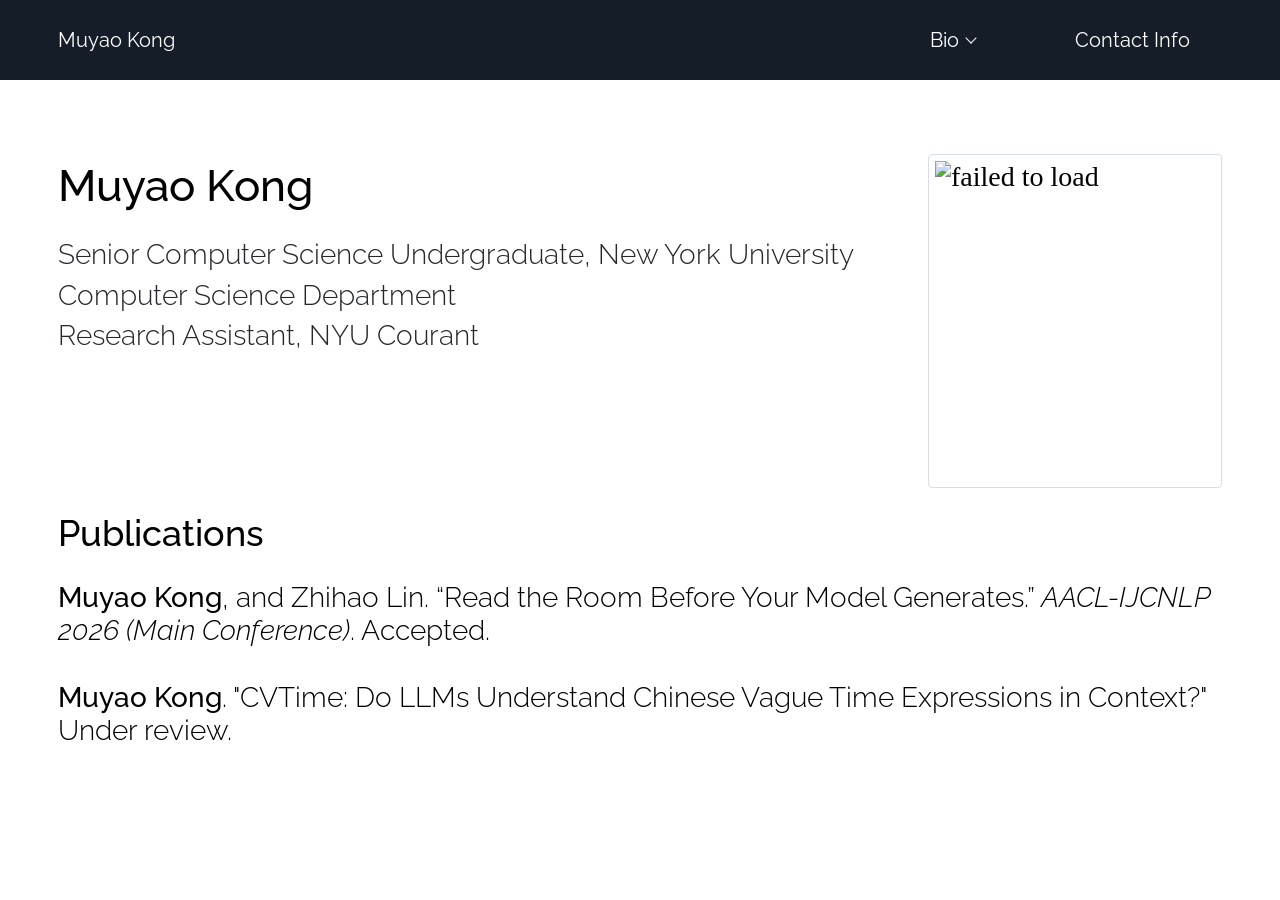
==== index.html @ da2d57eb "changed CVTime pub name back" ====
<!DOCTYPE html>
<html lang = "en">
    <head>
        <meta charset="UTF-8">
        <meta name = "viewport" content="width=device-width, initial-scale=1.0">
        <title>Muyao Kong</title>
        
        <link rel="stylesheet" href="./index.css?v=20260608-3">
        <link rel="stylesheet" href="./assets/site-nav.css?v=20260608-3">
    </head>
    
    <body>
        <nav id="navbar" aria-label="Primary navigation">
            <a class="logo" href="./index.html">Muyao Kong</a>
            <button class="menu-toggle" type="button" aria-expanded="false"
                aria-controls="primary-navigation" aria-label="Open navigation">
                <span class="menu-toggle-bar"></span>
                <span class="menu-toggle-bar"></span>
                <span class="menu-toggle-bar"></span>
            </button>
            <div class="nav-menu" id="primary-navigation">
                <ul class="nav-links">
                    <li class="nav-item nav-item--dropdown">
                        <button class="nav-group-toggle" type="button" aria-expanded="false"
                            aria-controls="bio-navigation">
                            Bio <span class="nav-chevron" aria-hidden="true"></span>
                        </button>
                        <ul class="nav-dropdown" id="bio-navigation">
                            <li><a href="./pages/research/research.html">Research</a></li>
                            <li><a href="./pages/publications/publications.html">Publications</a></li>
                            <li><a href="./pages/education/education.html">Education</a></li>
                            <li><a href="./pages/experiences/experiences.html">Experiences</a></li>
                            <li><a href="./pages/cv/cv.html">CV</a></li>
                        </ul>
                    </li>
                    <li class="nav-item">
                        <a class="nav-link" href="./pages/contact-info/contact-info.html">Contact Info</a>
                    </li>
                </ul>
            </div>
        </nav>

        <main id="contents">
            <header>
                <div id="intro">
                    <div id="name-and-pic">
                        <div id="intro-copy">
                            <h1 id="name">Muyao Kong</h1>
                            <p>Senior Computer Science Undergraduate, New York University</p>
                            <p>Computer Science Department</p>
                            <p>Research Assistant, NYU Courant</p>
                        </div>
                        <div id="img-parent"><img src="./assets/Muyao_Kong.png" srcset="./assets/Muyao_Kong.png 2x,
                            ./assets/IMG_2115-480.jpg 1x" alt="failed to load"></div>
                    </div>
                    
                </div>
            </header>
    
            <div id="general-info">
                <h1>Publications</h1>

                <ul>
                    <li>
                        <p><span class="publication-author">Muyao Kong</span>, and Zhihao Lin. “Read the Room Before Your Model Generates.” <span class="publication-venue">AACL-IJCNLP 2026 (Main Conference)</span>. Accepted.</p>
                    </li>
                    <li>
                        <p><span class="publication-author">Muyao Kong</span>. "CVTime: Do LLMs Understand Chinese Vague Time Expressions in Context?" Under review.</p>
                    </li>
                </ul>
            </div>
        </main>
        <script src="./index.js"></script>
        <script src="./assets/site-nav.js?v=20260608-2"></script>
    </body>
</html>
---- index.css ----
@import url('https://fonts.googleapis.com/css2?family=Raleway:ital,wght@0,100..900;1,100..900&display=swap');

:root {
    --color-navbar: #141d28;
    --color-white: #ffffff;
    --color-blue: #0073ff;
}

* {
    margin: 0px;
    padding: 0px;
}

#contents {
    padding: 160px 58px 50px 58px;
    font-size: var(--font-size-body);
}

#intro #greeting {
    display: flex;
    flex-direction: column;
    align-items: center;
    margin: 50px 0px 30px 0px;
    color: #010101;
    font-family: 'Raleway', sans-serif;
    font-weight: 200;
    font-size: var(--font-size-page-title);
    position: relative;
}

#intro #name-and-pic {
    display: flex;
    align-items: flex-start;
    justify-content: space-between;
    gap: 48px;
    margin: 0px 0px 8px 0px;
    position: relative;

}

#intro #name-and-pic #intro-copy {
    display: flex;
    flex-direction: column;
    align-items: flex-start;
    flex: 1;
}

#intro #name-and-pic #name {
    margin: 0px 0px 24px 0px;
    padding: 0px;
    color:#010101;
    font-family: 'Raleway', sans-serif;
    font-weight: 500;
    font-size: var(--font-size-page-title);
    position: relative;
}

#intro #name-and-pic p {
    margin: 0px;
    padding: 0px;
    color: #24272c;
    font-family: 'Raleway', sans-serif;
    font-size: var(--font-size-body);
    font-weight: 300;
    line-height: 1.45;
}

#intro #name-and-pic a {
    color: #8b4ab8;
    text-decoration: none;
}

#intro #name-and-pic a:hover {
    color: var(--color-blue);
}

#intro #name-and-pic .intro-email {
    margin-top: 42px;
    font-size: var(--font-size-body);
}

#intro #name-and-pic .intro-link {
    margin-top: 44px;
    font-size: var(--font-size-body);
}

#intro #name-and-pic #img-parent {
    flex: 0 0 280px;
    margin: -6px 0px 0px 0px;
    max-width: 280px;
    padding: 6px;
    border: 1px solid #d8dee6;
    border-radius: 4px;
    overflow: hidden;
    box-shadow: none;
}

#intro #name-and-pic img{
    display: block;
    width: 100%;
    height: 320px;
    object-fit: cover;
    object-position: center 55%;
    transform: none;
    transition: transform 0.5s ease; 
    
}

#intro #name-and-pic img:hover {
    transform: scale(1.02);
}

#navbar {
    background-color: var(--color-navbar);
    height: 80px;
    width: 100%;
    display: flex;
    justify-content: space-between;
    align-items: center;
    padding: 0 58px;
    box-sizing: border-box;
    top: 0;
    position: fixed;
    z-index: 9999;
}

#navbar .logo {
    display: flex;
    align-items: center;
    color: var(--color-white);
    font-family: 'Raleway', sans-serif;
    font-size: 20px;
    font-weight: 400;
    cursor: pointer;
    transition: all 0.3s ease;
}

#navbar .logo:hover {
    color: var(--color-blue);
}

#navbar ul {
    list-style: none;
    display: flex;
    justify-content: center;
    padding: 0px;
}

#navbar ul li {
    list-style: none;
    width: 120px;
    padding: 10px 30px;
    text-align: center;
    position: relative;

}

#navbar ul li a {
    color: var(--color-white);
    text-decoration: none;
    font-family: 'Raleway', sans-serif;
    font-size: 20px;
    transition: all 0.3s;
}

#navbar ul li a:hover{
    color: var(--color-blue);
}

.dropdown-1 {
    display: none;
    opacity: 0;
    transition: fadeIn 2s ease-in-out;
}

@keyframes fadeIn{
    from {
        opacity: 0;
    }

    to {
        opacity: 1;
    }
}

/* 目前来说做不到fadeout 因为这个的实现必须是在display非none的情况下 
也就是说要使用visibility: hidden 但是没有办法把二级菜单分开 所以
使用hidden会导致整个一级菜单栏被挤到上面去

md我已经尽力了 */

/* @keyframes fadeOut{
    from {
        opacity: 1;
    }

    to {
        opacity: 0;
    }
} */

#navbar ul li:hover .dropdown-1 {
    display: block;
    position: absolute;
    left: 0;
    top: 100%;
    background-color: var(--color-navbar);
    animation: fadeIn 0.3s forwards;

}

/* #navbar ul li:not(:hover) .dropdown-1 {
    animation: fadeOut 0.3s forwards;
    animation-delay: 0.5s;
} */

#navbar ul li:hover .dropdown-1 li {
    margin: 15px;
}

.dropdown-2 {
    display: none;
    opacity: 0;
    transition: fadeIn 2s ease-in-out;
}

#navbar ul li:hover .dropdown-2 {
    display: block;
    position: absolute;
    left: 0;
    top: 100%;
    background-color: var(--color-navbar);
    animation: fadeIn 0.3s forwards;
}

#navbar ul li:hover .dropdown-2 li {
    margin: 10px;
}

#general-info {
    padding: 16px 0px 0px 0px;
    margin-bottom: 3vh;
}

#general-info h1 {
    font-size: var(--font-size-section-title);
    font-family: 'Raleway', sans-serif;
    font-weight: 500;
}

#general-info ul li{
    margin-top: 20px;
    list-style: none;
}

#general-info ul li p {
    padding: 7px 0;
    font-size: var(--font-size-body);
    font-family: 'Raleway', sans-serif;
    font-weight: 300;
}

#general-info .publication-author {
    font-weight: 500;
}

#general-info .publication-venue {
    font-style: italic;
}

/* Tablet (768px and below) */
@media (max-width: 768px) {
    #navbar {
        padding: 0 24px;
        height: 70px;
    }

    #navbar .logo {
        font-size: 18px;
    }

    #navbar ul li {
        width: auto;
        padding: 8px 16px;
    }

    #navbar ul li a {
        font-size: 16px;
    }

    #contents {
        padding: 100px 24px 40px 24px;
        font-size: var(--font-size-body);
    }

    #intro #greeting {
        font-size: var(--font-size-page-title);
        margin: 40px 0px 24px 0px;
    }

    #intro #name-and-pic {
        flex-direction: column;
        gap: 24px;
        margin: 0px 0px 20px 0px;
    }

    #intro #name-and-pic #name {
        font-size: var(--font-size-page-title);
        margin: 0px 0px 16px 0px;
    }

    #intro #name-and-pic p {
        font-size: var(--font-size-body);
        line-height: 1.4;
    }

    #intro #name-and-pic .intro-email {
        margin-top: 24px;
        font-size: var(--font-size-body);
    }

    #intro #name-and-pic .intro-link {
        margin-top: 24px;
        font-size: var(--font-size-body);
    }

    #intro #name-and-pic #img-parent {
        flex: none;
        width: min(100%, 280px);
        margin: 0px;
        padding: 5px;
        align-self: center;
    }

    #intro #name-and-pic img {
        height: auto;
        aspect-ratio: 1 / 1;
    }

    #general-info h1 {
        font-size: var(--font-size-section-title);
    }

    #general-info ul li p {
        font-size: var(--font-size-body);
    }
}

/* Mobile (480px and below) */
@media (max-width: 480px) {
    #navbar {
        padding: 0 16px;
        height: 65px;
    }

    #navbar .logo {
        font-size: 16px;
    }

    #navbar ul li {
        padding: 6px 12px;
    }

    #navbar ul li a {
        font-size: 14px;
    }

    #navbar ul li:hover .dropdown-1 li {
        margin: 10px;
    }

    #navbar ul li:hover .dropdown-2 li {
        margin: 8px;
    }

    #contents {
        padding: 85px 16px 30px 16px;
        font-size: var(--font-size-body);
    }

    #intro #greeting {
        font-size: var(--font-size-page-title);
        margin: 30px 0px 20px 0px;
    }

    #intro #name-and-pic {
        gap: 16px;
        margin: 0px;
    }

    #intro #name-and-pic #name {
        font-size: var(--font-size-page-title);
        margin: 0px 0px 12px 0px;
    }

    #intro #name-and-pic p {
        font-size: var(--font-size-body);
        line-height: 1.35;
    }

    #intro #name-and-pic .intro-email {
        margin-top: 18px;
        font-size: var(--font-size-body);
    }

    #intro #name-and-pic .intro-link {
        margin-top: 18px;
        font-size: var(--font-size-body);
    }

    #intro #name-and-pic #img-parent {
        width: min(100%, 240px);
        padding: 4px;
    }

    #general-info {
        margin-bottom: 2vh;
    }

    #general-info h1 {
        font-size: var(--font-size-section-title);
    }

    #general-info ul li {
        margin-top: 16px;
    }

    #general-info ul li p {
        font-size: var(--font-size-body);
        line-height: 1.5;
    }
}
---- assets/site-nav.css ----
:root {
    --nav-height: 80px;
    --nav-mobile-height: 68px;
    --nav-panel: #141d28;
    --nav-panel-light: #1c2938;
    --nav-text: #ffffff;
    --nav-accent: #4da0ff;
    --font-size-nav: 20px;
    --font-size-page-title: 44px;
    --font-size-section-title: 36px;
    --font-size-body: 28px;
}

html {
    scroll-padding-top: calc(var(--nav-height) + 24px);
}

body {
    min-width: 0;
    overflow-x: hidden;
}

#navbar {
    position: fixed;
    inset: 0 0 auto;
    z-index: 9999;
    display: flex;
    width: 100%;
    height: var(--nav-height);
    box-sizing: border-box;
    align-items: center;
    justify-content: space-between;
    padding: 0 58px;
    background: var(--nav-panel);
}

#navbar .logo {
    display: inline-flex;
    align-items: center;
    min-height: 44px;
    color: var(--nav-text);
    font-family: "Raleway", sans-serif;
    font-size: var(--font-size-nav);
    font-weight: 400;
    text-decoration: none;
    transition: color 0.2s ease;
}

#navbar .logo:hover,
#navbar .logo:focus-visible,
#navbar .nav-link:hover,
#navbar .nav-link:focus-visible,
#navbar .nav-group-toggle:hover,
#navbar .nav-group-toggle:focus-visible {
    color: var(--nav-accent);
}

#navbar .logo:focus-visible,
#navbar .nav-link:focus-visible,
#navbar .nav-group-toggle:focus-visible,
#navbar .menu-toggle:focus-visible {
    outline: 2px solid var(--nav-accent);
    outline-offset: 4px;
}

#navbar .menu-toggle {
    display: none;
    width: 44px;
    height: 44px;
    padding: 10px;
    border: 0;
    border-radius: 6px;
    background: transparent;
    color: var(--nav-text);
    cursor: pointer;
}

#navbar .menu-toggle-bar {
    display: block;
    width: 24px;
    height: 2px;
    margin: 5px 0;
    border-radius: 2px;
    background: currentColor;
    transition: transform 0.25s ease, opacity 0.2s ease;
}

#navbar .nav-menu {
    display: block;
}

#navbar .nav-links {
    display: flex;
    align-items: center;
    gap: 0;
    margin: 0;
    padding: 0;
    list-style: none;
}

#navbar .nav-item {
    position: relative;
    width: 120px;
    margin: 0;
    padding: 10px 30px;
    text-align: center;
    list-style: none;
}

#navbar .nav-link,
#navbar .nav-group-toggle {
    display: inline-flex;
    width: 100%;
    min-height: 0;
    box-sizing: border-box;
    align-items: center;
    justify-content: center;
    gap: 8px;
    padding: 0;
    border: 0;
    background: transparent;
    color: var(--nav-text);
    font-family: "Raleway", sans-serif;
    font-size: var(--font-size-nav);
    font-weight: 400;
    line-height: 1.2;
    text-decoration: none;
    cursor: pointer;
    transition: color 0.2s ease, background-color 0.2s ease;
}

#navbar .nav-chevron {
    display: block;
    width: 7px;
    height: 7px;
    border-right: 1.5px solid currentColor;
    border-bottom: 1.5px solid currentColor;
    transform: translateY(-2px) rotate(45deg);
    transition: transform 0.2s ease;
}

#navbar .nav-dropdown {
    position: absolute;
    top: 100%;
    left: 50%;
    display: block;
    width: max-content;
    min-width: 190px;
    margin: 0;
    padding: 8px;
    border: 1px solid rgb(255 255 255 / 10%);
    border-radius: 8px;
    background: var(--nav-panel-light);
    box-shadow: 0 12px 30px rgb(0 0 0 / 22%);
    list-style: none;
    opacity: 0;
    visibility: hidden;
    transform: translate(-50%, -6px);
    pointer-events: none;
    transition: opacity 0.2s ease, transform 0.2s ease, visibility 0.2s;
}

#navbar .nav-dropdown li {
    width: auto;
    margin: 0;
    padding: 0;
    text-align: center;
}

#navbar .nav-dropdown a {
    display: block;
    padding: 14px 14px;
    border-radius: 5px;
    color: var(--nav-text);
    font-family: "Raleway", sans-serif;
    font-size: var(--font-size-nav);
    line-height: 1.3;
    text-decoration: none;
    transition: color 0.2s ease, background-color 0.2s ease;
}

#navbar .nav-dropdown a:hover,
#navbar .nav-dropdown a:focus-visible {
    background: rgb(255 255 255 / 8%);
    color: var(--nav-accent);
    outline: none;
}

#navbar .nav-item--dropdown:hover .nav-dropdown,
#navbar .nav-item--dropdown:focus-within .nav-dropdown,
#navbar .nav-item--dropdown.is-open .nav-dropdown {
    opacity: 1;
    visibility: visible;
    transform: translate(-50%, 0);
    pointer-events: auto;
}

#navbar .nav-item--dropdown:hover .nav-chevron,
#navbar .nav-item--dropdown:focus-within .nav-chevron,
#navbar .nav-item--dropdown.is-open .nav-chevron {
    transform: translateY(2px) rotate(225deg);
}

@media (max-width: 768px) {
    :root {
        --nav-height: var(--nav-mobile-height);
        --font-size-nav: 17px;
        --font-size-page-title: 32px;
        --font-size-section-title: 28px;
        --font-size-body: 18px;
    }

    html {
        scroll-padding-top: calc(var(--nav-mobile-height) + 16px);
    }

    #navbar {
        height: var(--nav-mobile-height);
        padding: 0 20px;
    }

    #navbar .logo {
        font-size: 18px;
    }

    #navbar .menu-toggle {
        display: block;
        flex: 0 0 auto;
    }

    #navbar .menu-toggle[aria-expanded="true"] .menu-toggle-bar:nth-child(1) {
        transform: translateY(7px) rotate(45deg);
    }

    #navbar .menu-toggle[aria-expanded="true"] .menu-toggle-bar:nth-child(2) {
        opacity: 0;
    }

    #navbar .menu-toggle[aria-expanded="true"] .menu-toggle-bar:nth-child(3) {
        transform: translateY(-7px) rotate(-45deg);
    }

    #navbar .nav-menu {
        position: fixed;
        inset: var(--nav-mobile-height) 0 auto;
        max-height: 0;
        overflow: hidden;
        border-top: 1px solid rgb(255 255 255 / 10%);
        background: var(--nav-panel);
        box-shadow: 0 14px 30px rgb(0 0 0 / 18%);
        opacity: 0;
        visibility: hidden;
        pointer-events: none;
        transition: max-height 0.3s ease, opacity 0.2s ease, visibility 0.3s;
    }

    #navbar .nav-menu.is-open {
        height: auto;
        max-height: calc(100dvh - var(--nav-mobile-height));
        overflow-y: auto;
        opacity: 1;
        visibility: visible;
        pointer-events: auto;
    }

    #navbar .nav-links {
        display: flex;
        flex-direction: column;
        align-items: stretch;
        justify-content: flex-start;
        gap: 0;
        padding: 10px 16px 18px;
    }

    #navbar .nav-item {
        width: 100%;
        padding: 0;
    }

    #navbar .nav-link,
    #navbar .nav-group-toggle {
        width: 100%;
        min-height: 48px;
        justify-content: space-between;
        padding: 12px 10px;
        border-radius: 6px;
        font-size: var(--font-size-nav);
        text-align: left;
    }

    #navbar .nav-chevron {
        display: block;
    }

    #navbar .nav-link:hover,
    #navbar .nav-link:focus-visible,
    #navbar .nav-group-toggle:hover,
    #navbar .nav-group-toggle:focus-visible {
        background: rgb(255 255 255 / 7%);
    }

    #navbar .nav-dropdown {
        position: static;
        left: auto;
        display: none;
        width: 100%;
        min-width: 0;
        box-sizing: border-box;
        overflow: visible;
        margin: 0;
        padding: 0 10px;
        border: 0;
        border-radius: 0;
        background: transparent;
        box-shadow: none;
        opacity: 1;
        visibility: visible;
        transform: none !important;
        pointer-events: none;
        transition: none;
    }

    #navbar .nav-item--dropdown:hover .nav-dropdown,
    #navbar .nav-item--dropdown:focus-within .nav-dropdown {
        display: none;
        padding-top: 0;
        padding-bottom: 0;
        pointer-events: none;
    }

    #navbar .nav-item--dropdown.is-open .nav-dropdown,
    #navbar .nav-item--dropdown.is-open:hover .nav-dropdown,
    #navbar .nav-item--dropdown.is-open:focus-within .nav-dropdown {
        display: block;
        padding-top: 2px;
        padding-bottom: 8px;
        pointer-events: auto;
    }

    #navbar .nav-dropdown li {
        display: block;
        width: 100%;
    }

    #navbar .nav-dropdown a {
        display: flex;
        width: 100%;
        min-height: 48px;
        box-sizing: border-box;
        align-items: center;
        justify-content: flex-start;
        padding: 12px 14px;
        color: #ffffff;
        opacity: 1;
        visibility: visible;
        font-size: var(--font-size-nav);
        line-height: 1.4;
        text-align: left;
    }

    #navbar .nav-dropdown a:hover,
    #navbar .nav-dropdown a:focus-visible {
        color: var(--nav-accent);
    }

    #contents {
        width: 100%;
        box-sizing: border-box;
        padding-top: calc(var(--nav-mobile-height) + 28px);
        padding-right: 20px;
        padding-left: 20px;
    }
}

@media (max-width: 480px) {
    :root {
        --font-size-page-title: 24px;
        --font-size-section-title: 22px;
        --font-size-body: 16px;
    }

    #navbar {
        padding: 0 14px 0 16px;
    }

    #navbar .logo {
        font-size: 17px;
    }

    #navbar .nav-links {
        padding-right: 10px;
        padding-left: 10px;
    }

    #contents {
        padding-top: calc(var(--nav-mobile-height) + 20px);
        padding-right: 16px;
        padding-bottom: 32px;
        padding-left: 16px;
    }
}

@media (prefers-reduced-motion: reduce) {
    #navbar *,
    #navbar *::before,
    #navbar *::after {
        scroll-behavior: auto !important;
        transition-duration: 0.01ms !important;
    }
}
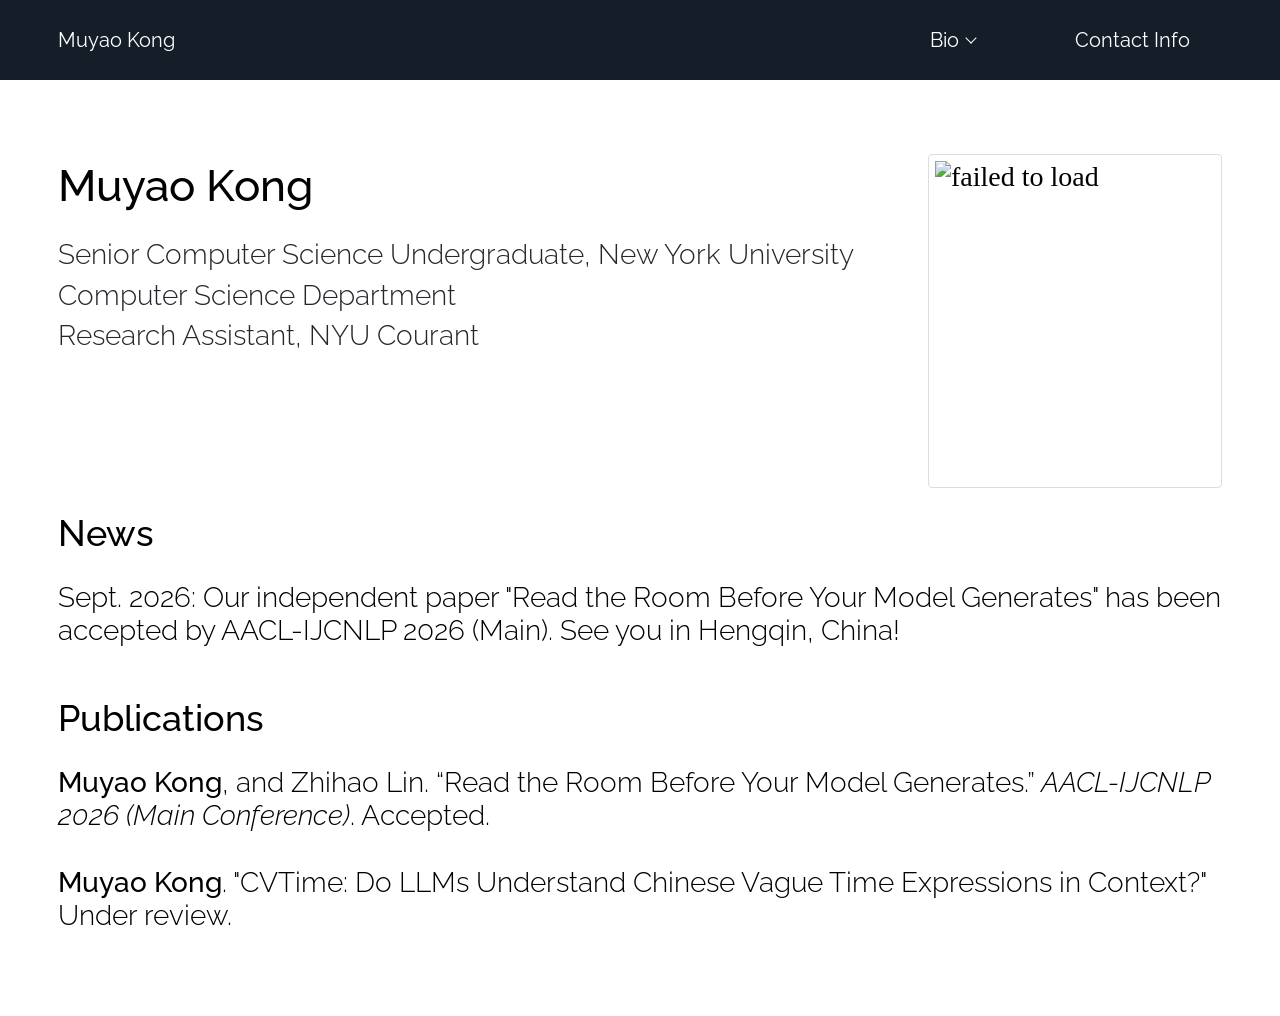
==== commit 94c8d04c: "added news section" ====
--- a/index.html
+++ b/index.html
@@ -5,7 +5,7 @@
         <meta name = "viewport" content="width=device-width, initial-scale=1.0">
         <title>Muyao Kong</title>
         
-        <link rel="stylesheet" href="./index.css?v=20260608-3">
+        <link rel="stylesheet" href="./index.css?v=20261010-1">
         <link rel="stylesheet" href="./assets/site-nav.css?v=20260608-3">
     </head>
     
@@ -56,6 +56,16 @@
                     
                 </div>
             </header>
+
+            <section id="news" aria-labelledby="news-title">
+                <h1 id="news-title">News</h1>
+
+                <ul>
+                    <li>
+                        <p><time datetime="2026-09">Sept. 2026</time>: Our independent paper "Read the Room Before Your Model Generates" has been accepted by AACL-IJCNLP 2026 (Main). See you in Hengqin, China!</p>
+                    </li>
+                </ul>
+            </section>
     
             <div id="general-info">
                 <h1>Publications</h1>
--- a/index.css
+++ b/index.css
@@ -237,22 +237,26 @@
     margin: 10px;
 }
 
+#news,
 #general-info {
     padding: 16px 0px 0px 0px;
     margin-bottom: 3vh;
 }
 
+#news h1,
 #general-info h1 {
     font-size: var(--font-size-section-title);
     font-family: 'Raleway', sans-serif;
     font-weight: 500;
 }
 
+#news ul li,
 #general-info ul li{
     margin-top: 20px;
     list-style: none;
 }
 
+#news ul li p,
 #general-info ul li p {
     padding: 7px 0;
     font-size: var(--font-size-body);
@@ -337,10 +341,12 @@
         aspect-ratio: 1 / 1;
     }
 
+    #news h1,
     #general-info h1 {
         font-size: var(--font-size-section-title);
     }
 
+    #news ul li p,
     #general-info ul li p {
         font-size: var(--font-size-body);
     }
@@ -413,18 +419,22 @@
         padding: 4px;
     }
 
+    #news,
     #general-info {
         margin-bottom: 2vh;
     }
 
+    #news h1,
     #general-info h1 {
         font-size: var(--font-size-section-title);
     }
 
+    #news ul li,
     #general-info ul li {
         margin-top: 16px;
     }
 
+    #news ul li p,
     #general-info ul li p {
         font-size: var(--font-size-body);
         line-height: 1.5;
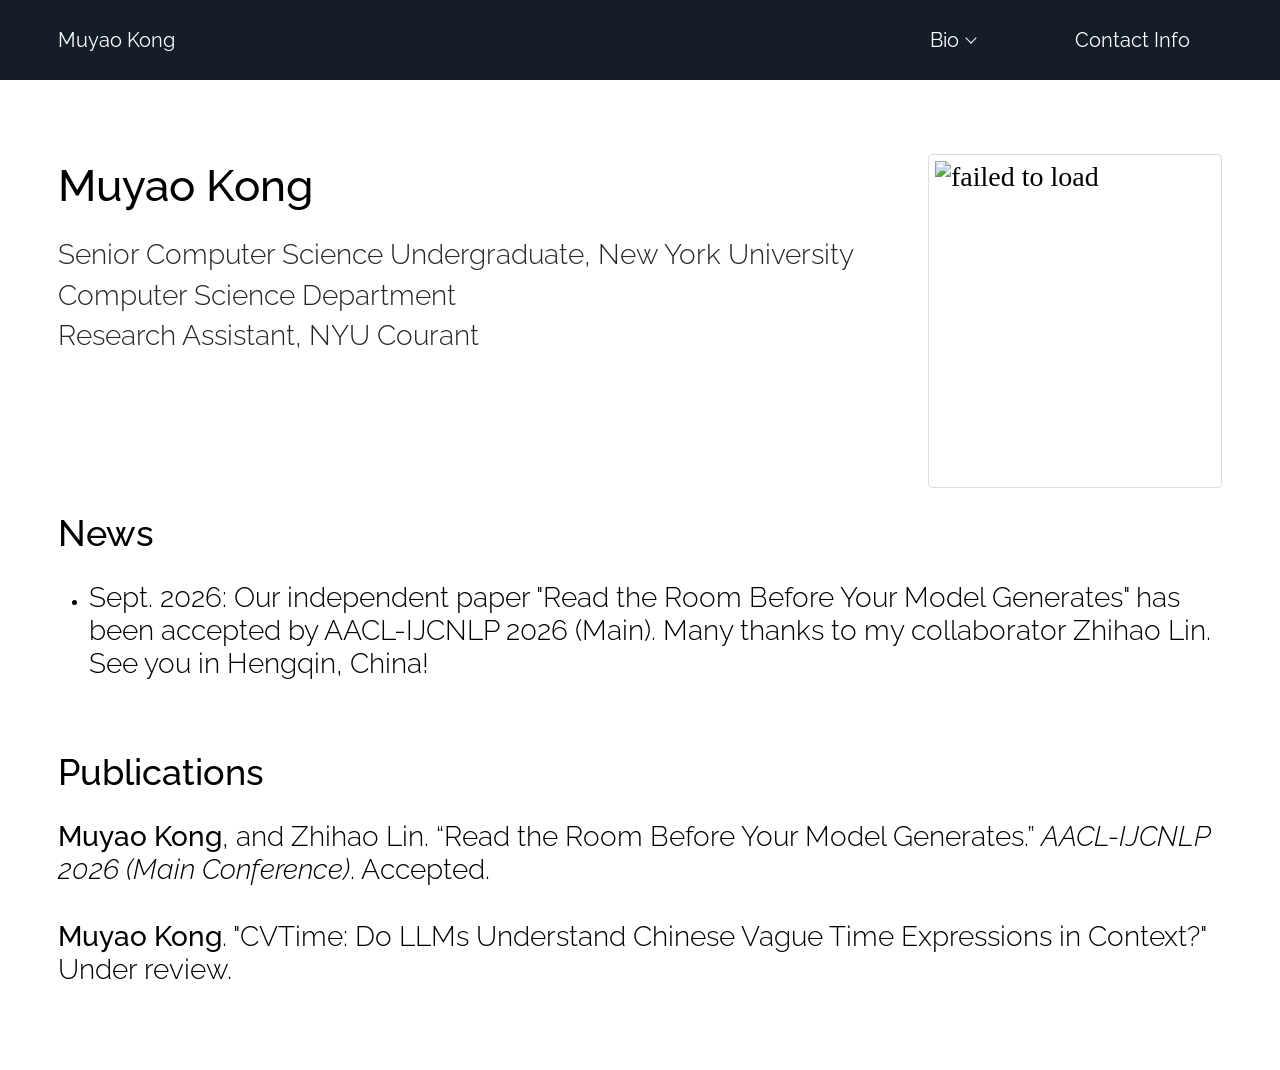
==== commit 6599a3e0: "formatting changed for news section" ====
--- a/index.html
+++ b/index.html
@@ -5,7 +5,7 @@
         <meta name = "viewport" content="width=device-width, initial-scale=1.0">
         <title>Muyao Kong</title>
         
-        <link rel="stylesheet" href="./index.css?v=20261010-1">
+        <link rel="stylesheet" href="./index.css?v=20261010-2">
         <link rel="stylesheet" href="./assets/site-nav.css?v=20260608-3">
     </head>
     
@@ -62,7 +62,7 @@
 
                 <ul>
                     <li>
-                        <p><time datetime="2026-09">Sept. 2026</time>: Our independent paper "Read the Room Before Your Model Generates" has been accepted by AACL-IJCNLP 2026 (Main). See you in Hengqin, China!</p>
+                        <p><time datetime="2026-09">Sept. 2026</time>: Our independent paper "Read the Room Before Your Model Generates" has been accepted by AACL-IJCNLP 2026 (Main). Many thanks to my collaborator Zhihao Lin. See you in Hengqin, China!</p>
                     </li>
                 </ul>
             </section>
--- a/index.css
+++ b/index.css
@@ -264,6 +264,22 @@
     font-weight: 300;
 }
 
+#news ul {
+    padding-left: 1.1em;
+}
+
+#news ul li {
+    list-style: disc;
+}
+
+#news ul li::marker {
+    font-size: 0.65em;
+}
+
+#news + #general-info {
+    margin-top: 48px;
+}
+
 #general-info .publication-author {
     font-weight: 500;
 }
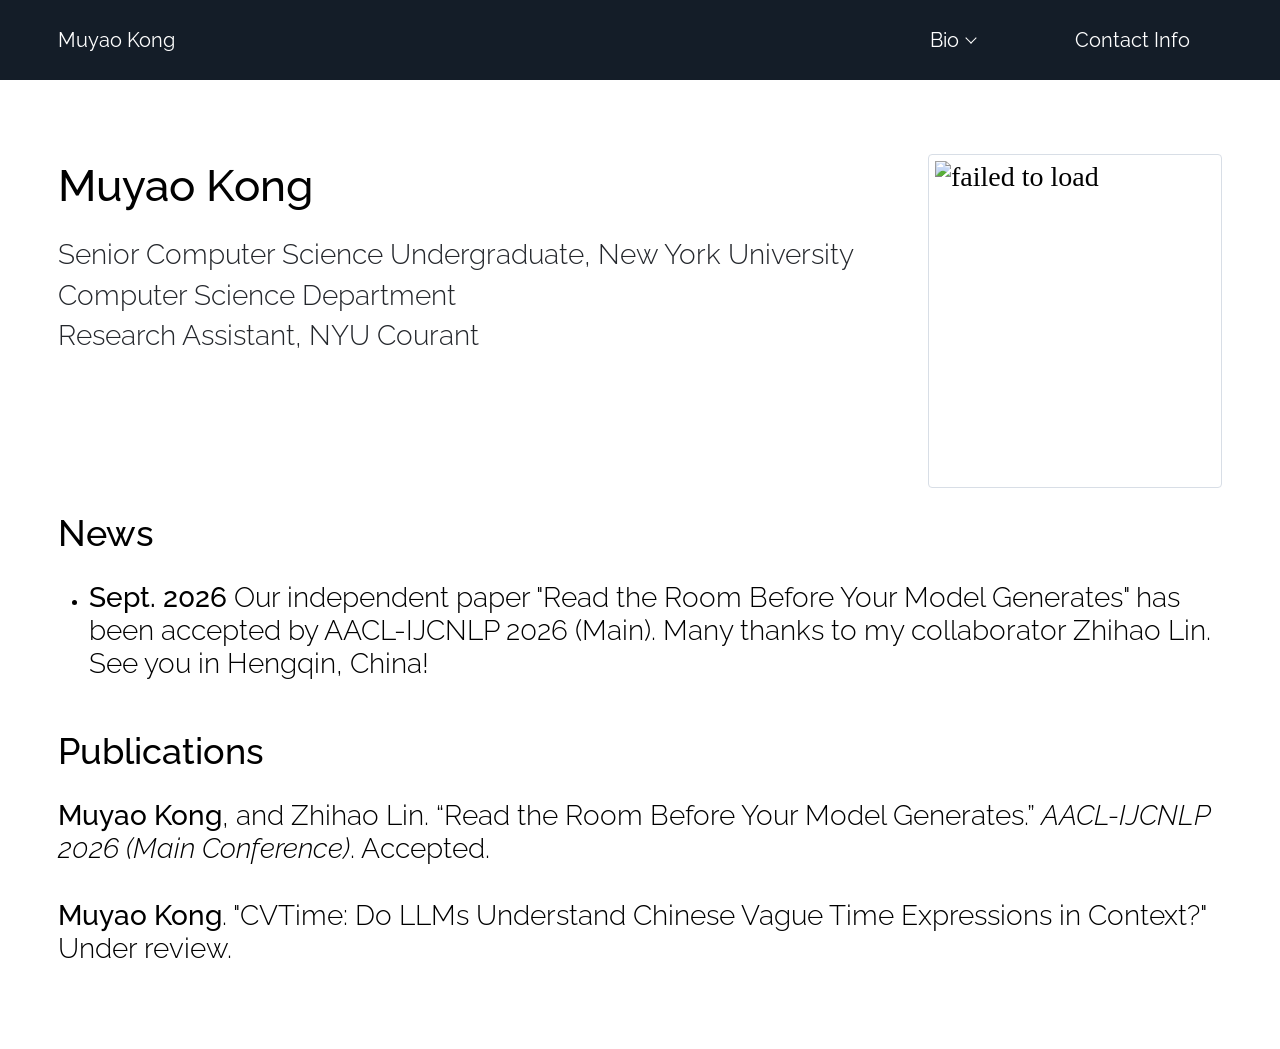
==== commit d94c9fb3: "doesn't look good on mobile view.. switched back" ====
--- a/index.html
+++ b/index.html
@@ -5,7 +5,7 @@
         <meta name = "viewport" content="width=device-width, initial-scale=1.0">
         <title>Muyao Kong</title>
         
-        <link rel="stylesheet" href="./index.css?v=20261010-2">
+        <link rel="stylesheet" href="./index.css?v=20261010-3">
         <link rel="stylesheet" href="./assets/site-nav.css?v=20260608-3">
     </head>
     
@@ -62,7 +62,7 @@
 
                 <ul>
                     <li>
-                        <p><time datetime="2026-09">Sept. 2026</time>: Our independent paper "Read the Room Before Your Model Generates" has been accepted by AACL-IJCNLP 2026 (Main). Many thanks to my collaborator Zhihao Lin. See you in Hengqin, China!</p>
+                        <p><time datetime="2026-09">Sept. 2026</time> Our independent paper "Read the Room Before Your Model Generates" has been accepted by AACL-IJCNLP 2026 (Main). Many thanks to my collaborator Zhihao Lin. See you in Hengqin, China!</p>
                     </li>
                 </ul>
             </section>
--- a/index.css
+++ b/index.css
@@ -276,8 +276,8 @@
     font-size: 0.65em;
 }
 
-#news + #general-info {
-    margin-top: 48px;
+#news time {
+    font-weight: 500;
 }
 
 #general-info .publication-author {
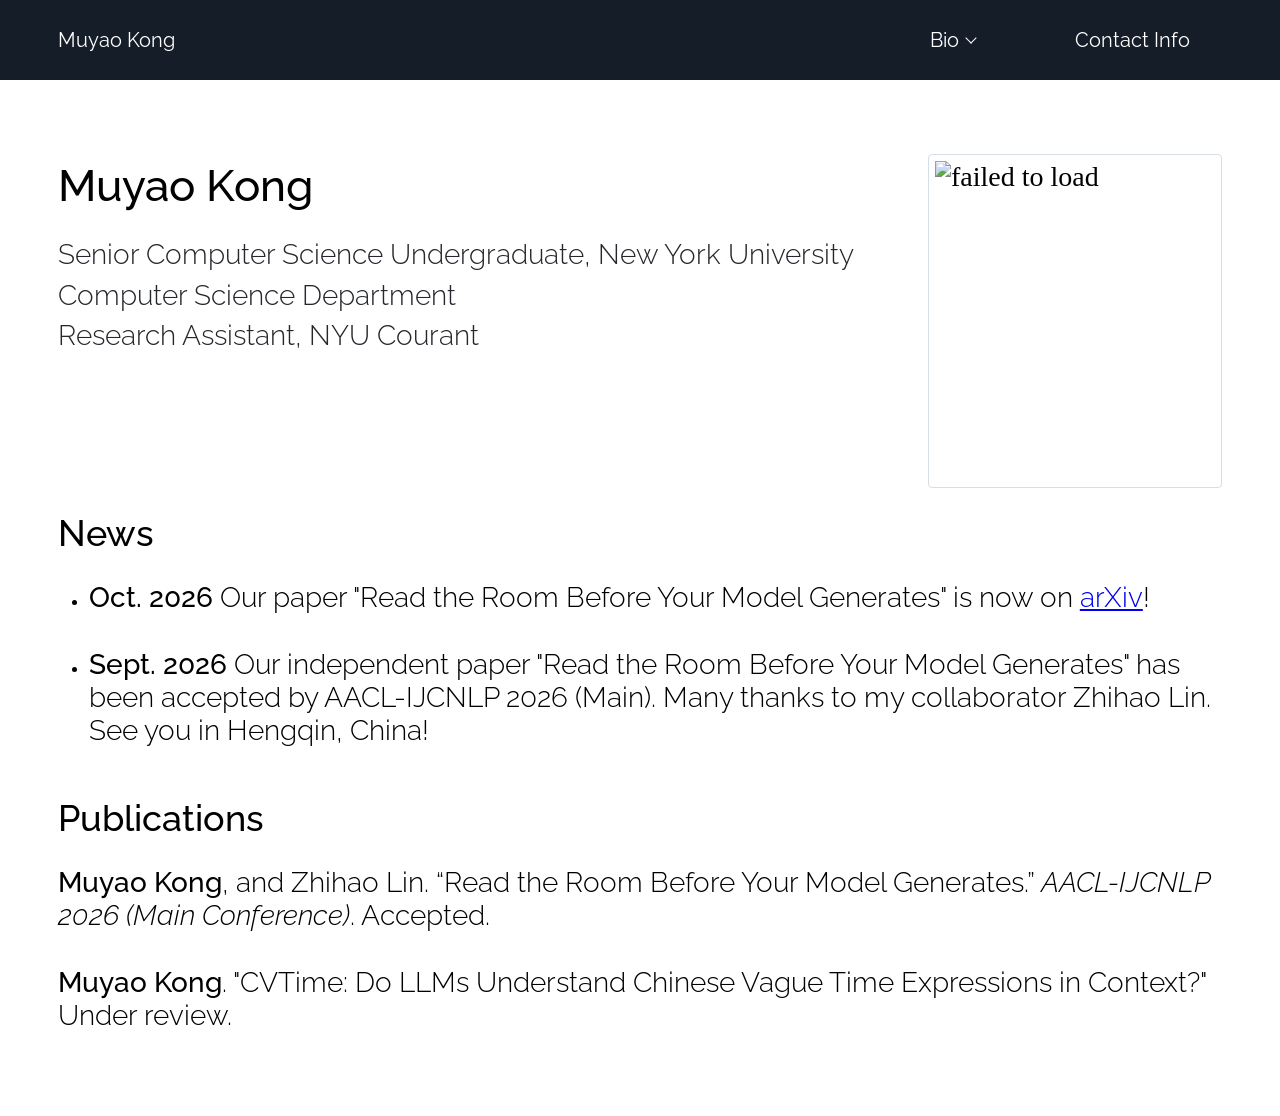
==== commit 7ceffbd3: "Scenario-Actor is on arXiv" ====
--- a/index.html
+++ b/index.html
@@ -62,6 +62,9 @@
 
                 <ul>
                     <li>
+                        <p><time datetime="2026-10">Oct. 2026</time> Our paper "Read the Room Before Your Model Generates" is now on <a href="https://arxiv.org/abs/2610.18820" target="_blank" rel="noopener noreferrer">arXiv</a>!</p>
+                    </li>
+                    <li>
                         <p><time datetime="2026-09">Sept. 2026</time> Our independent paper "Read the Room Before Your Model Generates" has been accepted by AACL-IJCNLP 2026 (Main). Many thanks to my collaborator Zhihao Lin. See you in Hengqin, China!</p>
                     </li>
                 </ul>
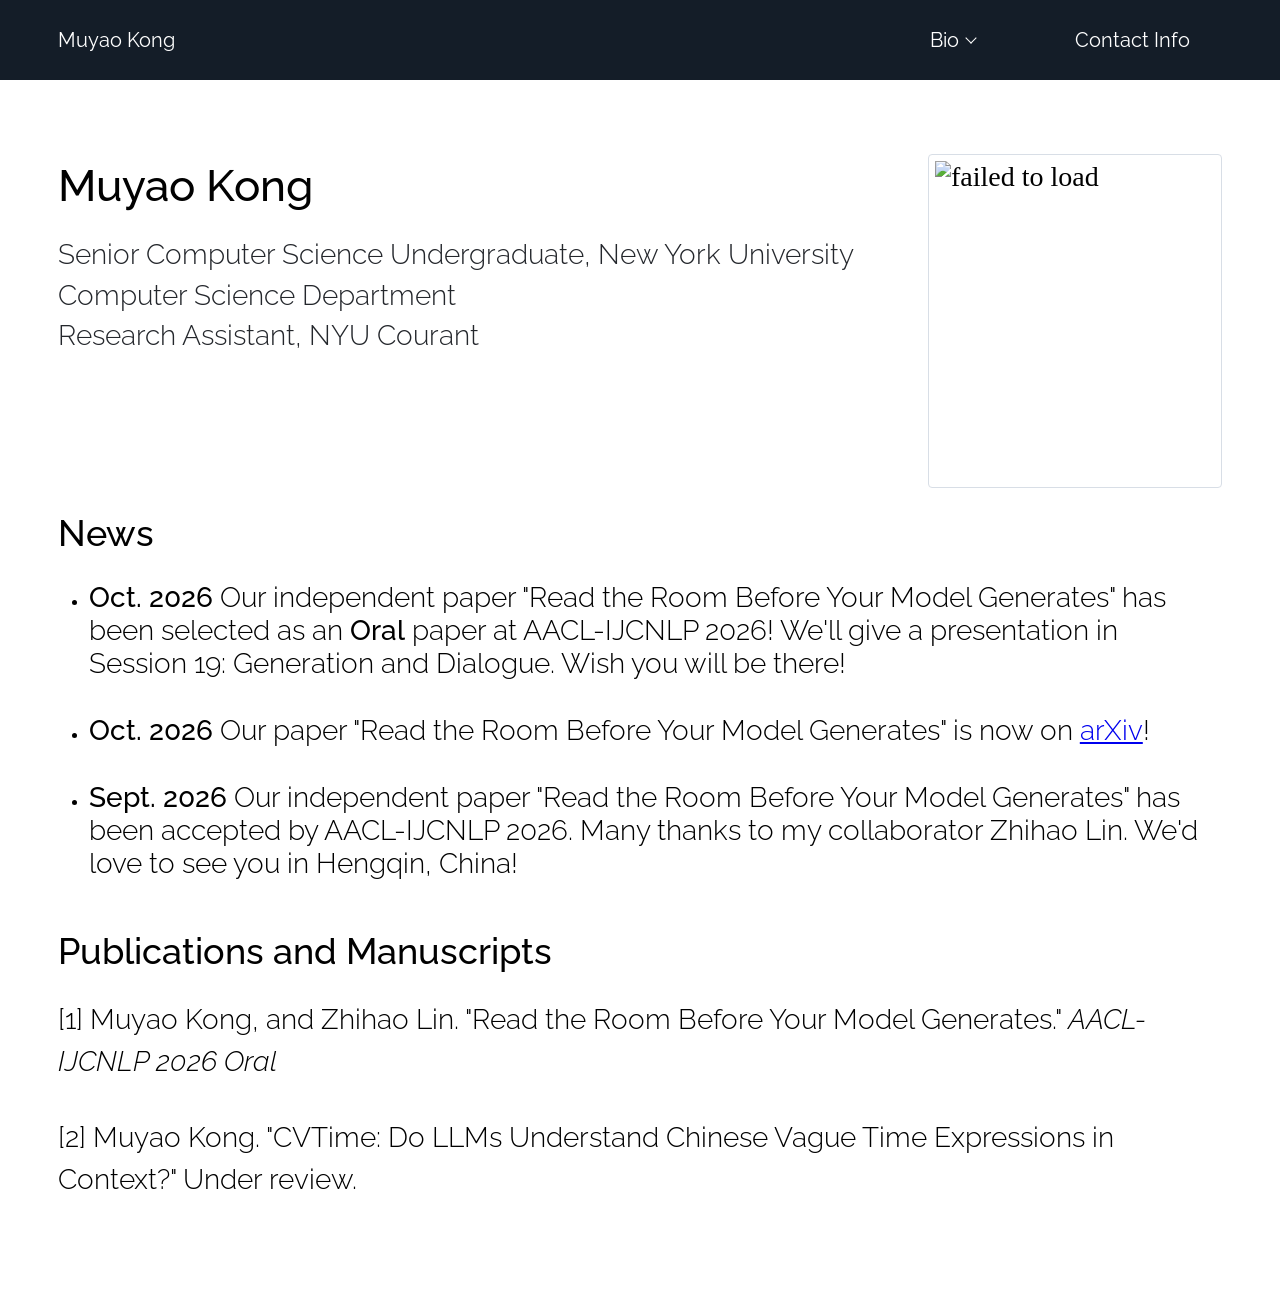
==== commit cf6d6675: "update on paper status: Oral at AACL 2026" ====
--- a/index.html
+++ b/index.html
@@ -5,8 +5,9 @@
         <meta name = "viewport" content="width=device-width, initial-scale=1.0">
         <title>Muyao Kong</title>
         
-        <link rel="stylesheet" href="./index.css?v=20261010-3">
+        <link rel="stylesheet" href="./index.css?v=20261022-3">
         <link rel="stylesheet" href="./assets/site-nav.css?v=20260608-3">
+        <link rel="stylesheet" href="./assets/publications.css?v=20261022-3">
     </head>
     
     <body>
@@ -62,28 +63,22 @@
 
                 <ul>
                     <li>
+                        <p><time datetime="2026-10">Oct. 2026</time> Our independent paper "Read the Room Before Your Model Generates" has been selected as an <strong class="news-highlight">Oral</strong> paper at AACL-IJCNLP 2026! We'll give a presentation in Session 19: Generation and Dialogue. Wish you will be there!</p>
+                    </li>
+                    <li>
                         <p><time datetime="2026-10">Oct. 2026</time> Our paper "Read the Room Before Your Model Generates" is now on <a href="https://arxiv.org/abs/2610.18820" target="_blank" rel="noopener noreferrer">arXiv</a>!</p>
                     </li>
                     <li>
-                        <p><time datetime="2026-09">Sept. 2026</time> Our independent paper "Read the Room Before Your Model Generates" has been accepted by AACL-IJCNLP 2026 (Main). Many thanks to my collaborator Zhihao Lin. See you in Hengqin, China!</p>
+                        <p><time datetime="2026-09">Sept. 2026</time> Our independent paper "Read the Room Before Your Model Generates" has been accepted by AACL-IJCNLP 2026. Many thanks to my collaborator Zhihao Lin. We'd love to see you in Hengqin, China!</p>
                     </li>
                 </ul>
             </section>
     
-            <div id="general-info">
-                <h1>Publications</h1>
-
-                <ul>
-                    <li>
-                        <p><span class="publication-author">Muyao Kong</span>, and Zhihao Lin. “Read the Room Before Your Model Generates.” <span class="publication-venue">AACL-IJCNLP 2026 (Main Conference)</span>. Accepted.</p>
-                    </li>
-                    <li>
-                        <p><span class="publication-author">Muyao Kong</span>. "CVTime: Do LLMs Understand Chinese Vague Time Expressions in Context?" Under review.</p>
-                    </li>
-                </ul>
+            <div id="general-info" data-publications-source="./pages/research/research.json">
             </div>
         </main>
         <script src="./index.js"></script>
+        <script src="./assets/publications.js?v=20261022-3"></script>
         <script src="./assets/site-nav.js?v=20260608-2"></script>
     </body>
 </html>
--- a/index.css
+++ b/index.css
@@ -243,21 +243,18 @@
     margin-bottom: 3vh;
 }
 
-#news h1,
-#general-info h1 {
+#news h1 {
     font-size: var(--font-size-section-title);
     font-family: 'Raleway', sans-serif;
     font-weight: 500;
 }
 
-#news ul li,
-#general-info ul li{
+#news ul li {
     margin-top: 20px;
     list-style: none;
 }
 
-#news ul li p,
-#general-info ul li p {
+#news ul li p {
     padding: 7px 0;
     font-size: var(--font-size-body);
     font-family: 'Raleway', sans-serif;
@@ -276,16 +273,9 @@
     font-size: 0.65em;
 }
 
-#news time {
+#news time,
+#news .news-highlight {
     font-weight: 500;
-}
-
-#general-info .publication-author {
-    font-weight: 500;
-}
-
-#general-info .publication-venue {
-    font-style: italic;
 }
 
 /* Tablet (768px and below) */
@@ -357,13 +347,11 @@
         aspect-ratio: 1 / 1;
     }
 
-    #news h1,
-    #general-info h1 {
+    #news h1 {
         font-size: var(--font-size-section-title);
     }
 
-    #news ul li p,
-    #general-info ul li p {
+    #news ul li p {
         font-size: var(--font-size-body);
     }
 }
@@ -440,18 +428,15 @@
         margin-bottom: 2vh;
     }
 
-    #news h1,
-    #general-info h1 {
+    #news h1 {
         font-size: var(--font-size-section-title);
     }
 
-    #news ul li,
-    #general-info ul li {
+    #news ul li {
         margin-top: 16px;
     }
 
-    #news ul li p,
-    #general-info ul li p {
+    #news ul li p {
         font-size: var(--font-size-body);
         line-height: 1.5;
     }
--- a/assets/publications.css
+++ b/assets/publications.css
@@ -0,0 +1,64 @@
+#contents .publication-section {
+    margin-bottom: 44px;
+}
+
+#contents .publication-section h1 {
+    margin-bottom: 16px;
+    font-family: "Raleway", sans-serif;
+    font-size: var(--font-size-section-title);
+    font-weight: 500;
+}
+
+#contents .publication-section p {
+    padding: 7px 0;
+    font-family: "Raleway", sans-serif;
+    font-size: var(--font-size-body);
+    font-weight: 300;
+    line-height: 1.5;
+}
+
+#contents .publication-section ul li {
+    margin-top: 20px;
+    list-style: none;
+}
+
+#contents .publication-section .publication-venue {
+    font-style: italic;
+}
+
+@media (max-width: 768px) {
+    #contents .publication-section {
+        margin-bottom: 32px;
+    }
+
+    #contents .publication-section h1 {
+        margin-bottom: 12px;
+    }
+
+    #contents .publication-section p {
+        padding: 6px 0;
+    }
+
+    #contents .publication-section ul li {
+        margin-top: 16px;
+    }
+}
+
+@media (max-width: 480px) {
+    #contents .publication-section {
+        margin-bottom: 24px;
+    }
+
+    #contents .publication-section h1 {
+        margin-bottom: 10px;
+    }
+
+    #contents .publication-section p {
+        padding: 5px 0;
+        overflow-wrap: anywhere;
+    }
+
+    #contents .publication-section ul li {
+        margin-top: 12px;
+    }
+}
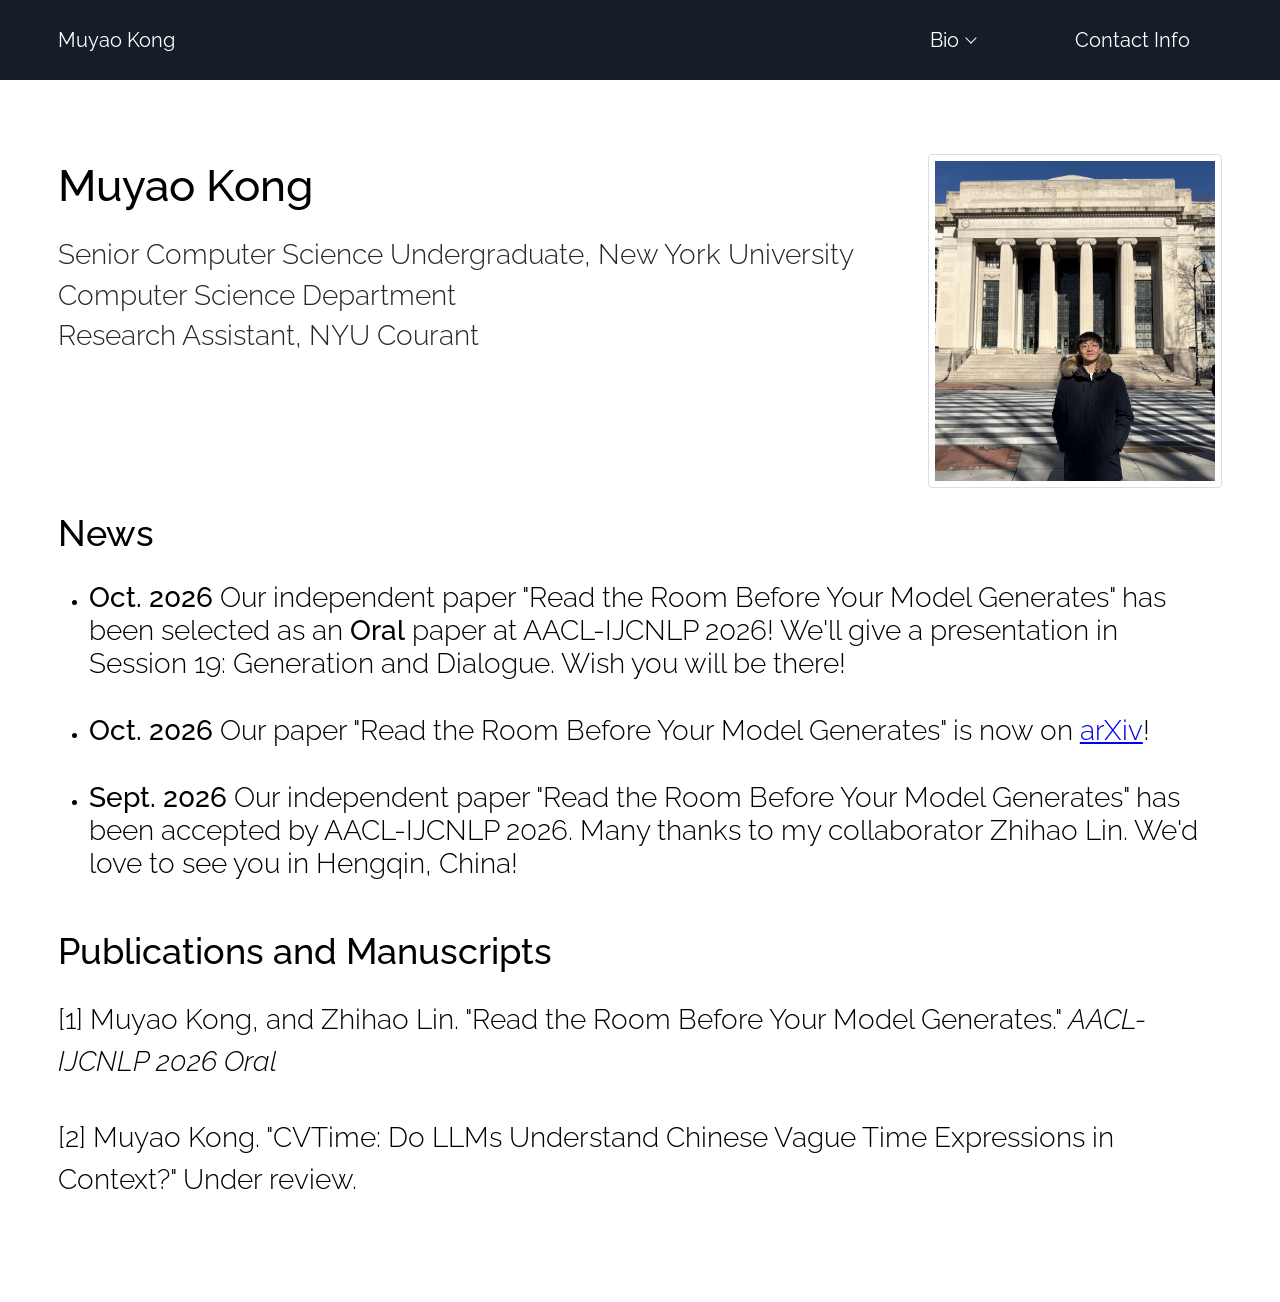
==== commit aa19ec53: "fixed photo not showing bug" ====
--- a/index.html
+++ b/index.html
@@ -51,8 +51,7 @@
                             <p>Computer Science Department</p>
                             <p>Research Assistant, NYU Courant</p>
                         </div>
-                        <div id="img-parent"><img src="./assets/Muyao_Kong.png" srcset="./assets/Muyao_Kong.png 2x,
-                            ./assets/IMG_2115-480.jpg 1x" alt="failed to load"></div>
+                        <div id="img-parent"><img src="./assets/Muyao_Kong.jpg?v=20261024-1" alt="Muyao Kong"></div>
                     </div>
                     
                 </div>
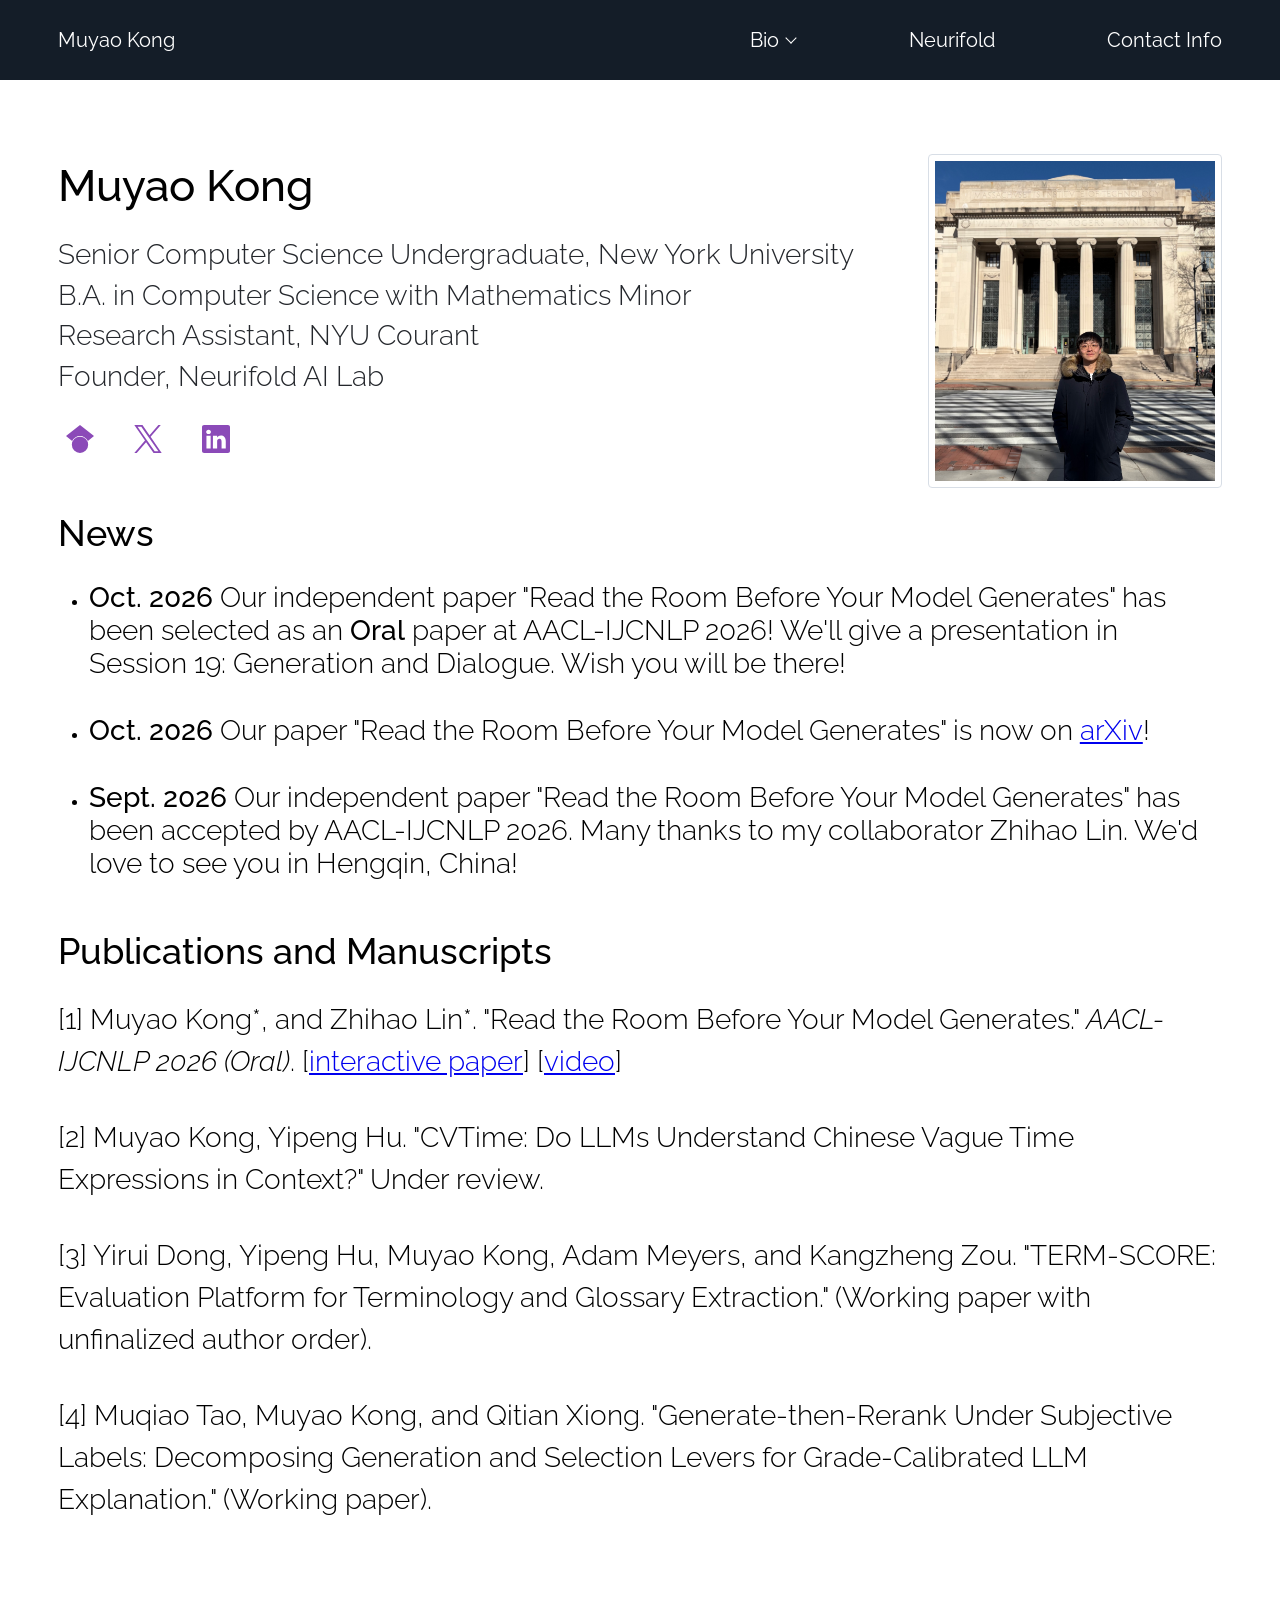
==== commit 819b2cca: "update on Nov 5: updated experiences and pub, lab info, etc. and layout" ====
--- a/index.html
+++ b/index.html
@@ -5,8 +5,8 @@
         <meta name = "viewport" content="width=device-width, initial-scale=1.0">
         <title>Muyao Kong</title>
         
-        <link rel="stylesheet" href="./index.css?v=20261022-3">
-        <link rel="stylesheet" href="./assets/site-nav.css?v=20260608-3">
+        <link rel="stylesheet" href="./index.css?v=20261105-3">
+        <link rel="stylesheet" href="./assets/site-nav.css?v=20261105-4">
         <link rel="stylesheet" href="./assets/publications.css?v=20261022-3">
     </head>
     
@@ -35,6 +35,9 @@
                         </ul>
                     </li>
                     <li class="nav-item">
+                        <a class="nav-link" href="https://neurifold.org" target="_blank" rel="noopener noreferrer">Neurifold</a>
+                    </li>
+                    <li class="nav-item">
                         <a class="nav-link" href="./pages/contact-info/contact-info.html">Contact Info</a>
                     </li>
                 </ul>
@@ -48,8 +51,20 @@
                         <div id="intro-copy">
                             <h1 id="name">Muyao Kong</h1>
                             <p>Senior Computer Science Undergraduate, New York University</p>
-                            <p>Computer Science Department</p>
+                            <p>B.A. in Computer Science with Mathematics Minor</p>
                             <p>Research Assistant, NYU Courant</p>
+                            <p>Founder, Neurifold AI Lab</p>
+                            <div class="social-links" aria-label="Social profiles">
+                                <a href="https://scholar.google.com/citations?user=iKORqUAAAAAJ" target="_blank" rel="noopener noreferrer" aria-label="Google Scholar" title="Google Scholar">
+                                    <svg viewBox="0 0 24 24" aria-hidden="true" focusable="false"><path d="M5.242 13.769L0 9.5 12 0l12 9.5-5.242 4.269C17.548 11.249 14.978 9.5 12 9.5c-2.977 0-5.548 1.748-6.758 4.269zM12 10a7 7 0 1 0 0 14 7 7 0 0 0 0-14z"/></svg>
+                                </a>
+                                <a href="https://x.com/MuyaoKong" target="_blank" rel="noopener noreferrer" aria-label="X" title="X">
+                                    <svg viewBox="0 0 24 24" aria-hidden="true" focusable="false"><path d="M14.234 10.162 22.977 0h-2.072l-7.591 8.824L7.251 0H.258l9.168 13.343L.258 24H2.33l8.016-9.318L16.749 24h6.993zm-2.837 3.299-.929-1.329L3.076 1.56h3.182l5.965 8.532.929 1.329 7.754 11.09h-3.182z"/></svg>
+                                </a>
+                                <a href="https://www.linkedin.com/in/muyao-kong/" target="_blank" rel="noopener noreferrer" aria-label="LinkedIn" title="LinkedIn">
+                                    <svg viewBox="0 0 16 16" aria-hidden="true" focusable="false"><path d="M0 1.146C0 .513.526 0 1.175 0h13.65C15.474 0 16 .513 16 1.146v13.708c0 .633-.526 1.146-1.175 1.146H1.175C.526 16 0 15.487 0 14.854zm4.943 12.248V6.169H2.542v7.225zm-1.2-8.212c.837 0 1.358-.554 1.358-1.248-.015-.709-.52-1.248-1.342-1.248S2.4 3.226 2.4 3.934c0 .694.521 1.248 1.327 1.248zm4.908 8.212V9.359c0-.216.016-.432.08-.586.173-.431.568-.878 1.232-.878.869 0 1.216.662 1.216 1.634v3.865h2.401V9.25c0-2.22-1.184-3.252-2.764-3.252-1.274 0-1.845.7-2.165 1.193v.025h-.016l.016-.025V6.169h-2.4c.03.678 0 7.225 0 7.225z"/></svg>
+                                </a>
+                            </div>
                         </div>
                         <div id="img-parent"><img src="./assets/Muyao_Kong.jpg?v=20261024-1" alt="Muyao Kong"></div>
                     </div>
@@ -77,7 +92,7 @@
             </div>
         </main>
         <script src="./index.js"></script>
-        <script src="./assets/publications.js?v=20261022-3"></script>
+        <script src="./assets/publications.js?v=20261105-7"></script>
         <script src="./assets/site-nav.js?v=20260608-2"></script>
     </body>
 </html>
--- a/index.css
+++ b/index.css
@@ -43,6 +43,7 @@
     flex-direction: column;
     align-items: flex-start;
     flex: 1;
+    min-width: 0;
 }
 
 #intro #name-and-pic #name {
@@ -72,6 +73,40 @@
 
 #intro #name-and-pic a:hover {
     color: var(--color-blue);
+}
+
+#intro #name-and-pic .social-links {
+    display: flex;
+    flex-wrap: wrap;
+    align-items: center;
+    gap: 8px 24px;
+    margin-top: 20px;
+}
+
+#intro #name-and-pic .social-links a {
+    display: inline-flex;
+    align-items: center;
+    justify-content: center;
+    gap: 8px;
+    min-width: 44px;
+    min-height: 44px;
+    font-family: 'Raleway', sans-serif;
+    font-size: var(--font-size-nav);
+    font-weight: 400;
+    line-height: 1.2;
+}
+
+#intro #name-and-pic .social-links svg {
+    flex: 0 0 28px;
+    width: 28px;
+    height: 28px;
+    fill: currentColor;
+}
+
+#intro #name-and-pic .social-links a:focus-visible {
+    outline: 2px solid var(--color-blue);
+    outline-offset: 4px;
+    border-radius: 2px;
 }
 
 #intro #name-and-pic .intro-email {
--- a/assets/site-nav.css
+++ b/assets/site-nav.css
@@ -201,6 +201,17 @@
     transform: translateY(2px) rotate(225deg);
 }
 
+@media (min-width: 769px) {
+    #navbar .nav-links > .nav-item:last-child {
+        padding-left: 60px;
+        padding-right: 0;
+    }
+
+    #navbar .nav-links > .nav-item:last-child > .nav-link {
+        justify-content: flex-end;
+    }
+}
+
 @media (max-width: 768px) {
     :root {
         --nav-height: var(--nav-mobile-height);
